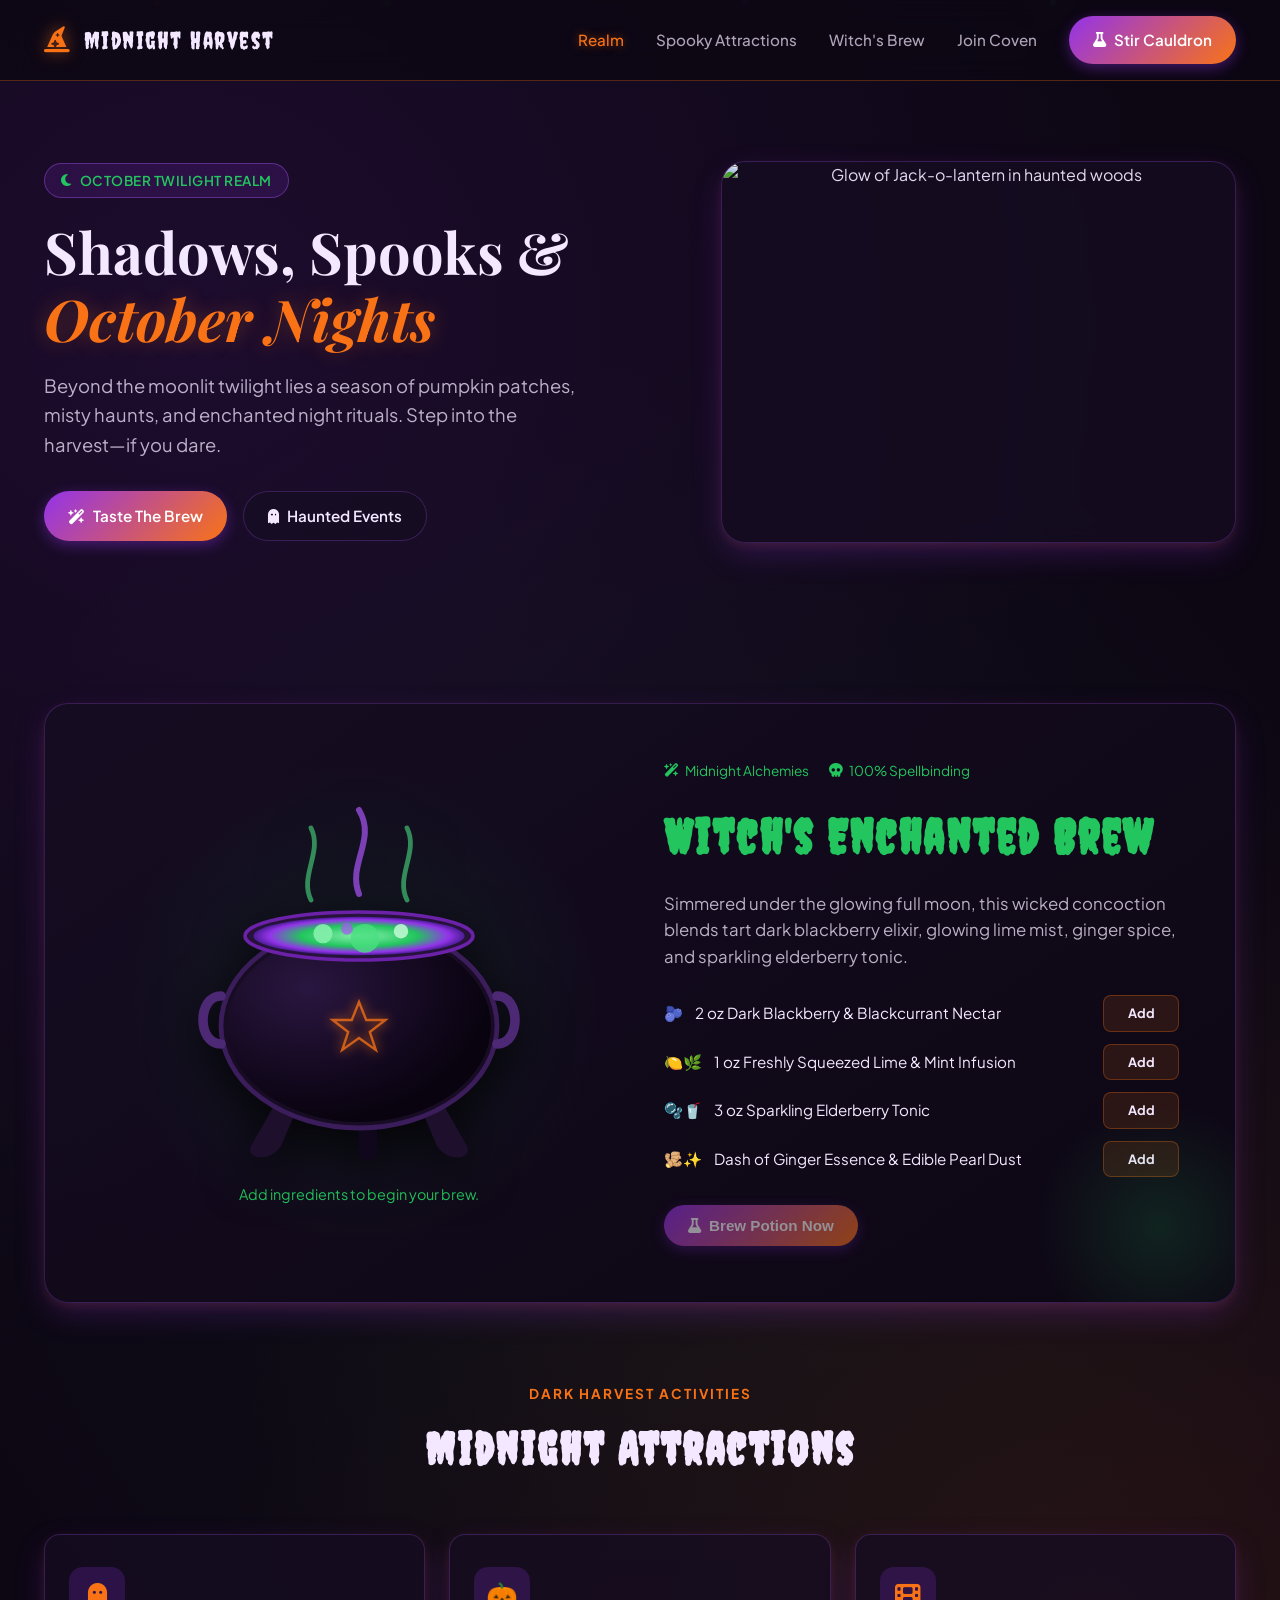
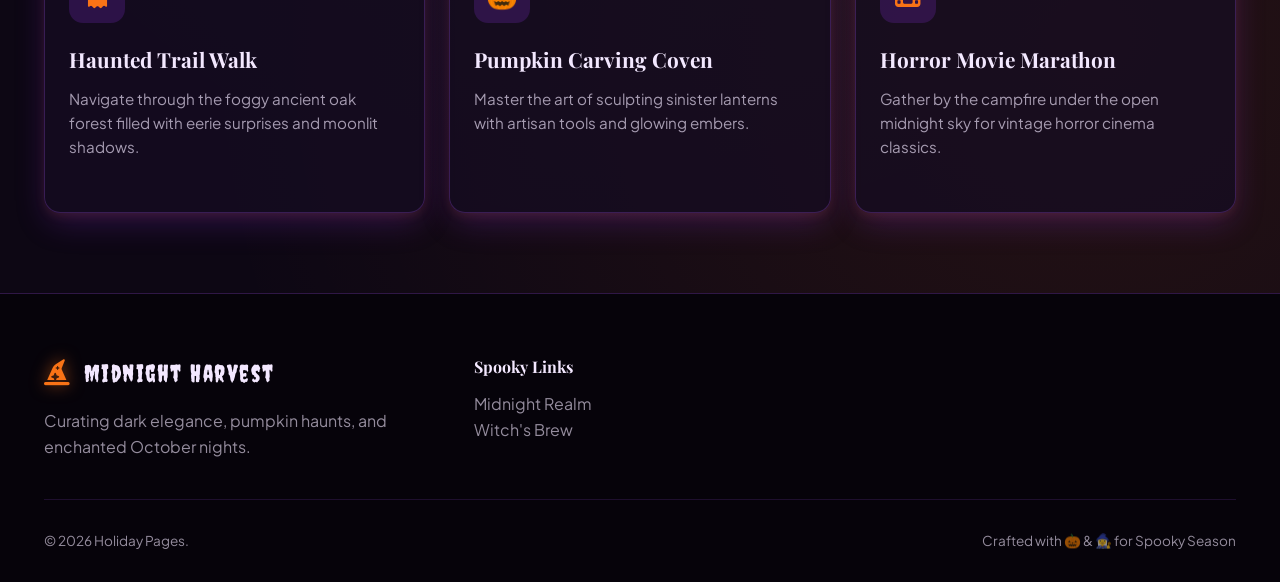
==== index.html @ 4d13453c "Add favicon and restructure index.html Added favicon and improved HTML structure." ====
<!DOCTYPE html>
<html lang="en">

<head>
    <meta charset="UTF-8">
    <meta name="viewport" content="width=device-width, initial-scale=1.0">
    <title>Midnight Harvest & Spooky Season</title>
    <link rel="icon" href="favicon.svg" type="image/svg+xml">
    <link rel="stylesheet" href="styles.css">
    <script src="nav.js" defer></script>
    <!-- Google Fonts: Creepster for eerie titles & Plus Jakarta Sans / Playfair for text -->
    <link rel="preconnect" href="https://fonts.googleapis.com">
    <link rel="preconnect" href="https://fonts.gstatic.com" crossorigin>
    <link href="https://fonts.googleapis.com/css2?family=Creepster&family=Playfair+Display:ital,wght@0,400..900;1,400..900&family=Plus+Jakarta+Sans:wght@300;400;500;600;700&display=swap" rel="stylesheet">
    <!-- FontAwesome icons for spooky UI items -->
    <link rel="stylesheet" href="https://cdnjs.cloudflare.com/ajax/libs/font-awesome/6.4.0/css/all.min.css">
</head>

<body>

    <div class="embers-container">
        <div class="floating-ember"></div>
        <div class="floating-ember"></div>
        <div class="floating-ember"></div>
        <div class="floating-ember"></div>
    </div>

    <!-- Navigation Header -->
    <header>
        <div class="container">
            <div class="nav-wrapper">
                <a href="#" class="logo">
                    <i class="fa-solid fa-hat-wizard"></i>
                    <span>Midnight Harvest</span>
                </a>
                <button class="nav-toggle" type="button" aria-expanded="false" aria-controls="primary-navigation" aria-label="Open navigation">
                    <i class="fa-solid fa-bars" aria-hidden="true"></i>
                </button>
                <div class="nav-menu" id="primary-navigation">
                    <ul class="nav-links">
                        <li><a href="#home" class="active">Realm</a></li>
                        <li><a href="#attractions">Spooky Attractions</a></li>
                        <li><a href="#brew">Witch's Brew</a></li>
                        <li><a href="pumpkin.html">Join Coven</a></li>
                    </ul>
                    <a href="#brew" class="btn-cta">
                        <i class="fa-solid fa-flask"></i> Stir Cauldron
                    </a>
                </div>
            </div>
        </div>
    </header>

    <main>
        <section class="hero-section" id="home">
            <div class="container">
                <div class="hero-grid">
                    <div class="hero-content">
                        <div class="seasonal-badge">
                            <i class="fa-solid fa-moon"></i> October Twilight Realm
                        </div>
                        <h1>Shadows, Spooks & <span>October Nights</span></h1>
                        <p>Beyond the moonlit twilight lies a season of pumpkin patches, misty haunts, and enchanted
                            night rituals. Step into the harvest—if you dare.</p>
                        <div class="hero-actions">
                            <a href="#brew" class="btn-cta">
                                <i class="fa-solid fa-wand-magic-sparkles"></i> Taste The Brew
                            </a>
                            <a href="#attractions" class="btn-secondary">
                                <i class="fa-solid fa-ghost"></i> Haunted Events
                            </a>
                        </div>
                    </div>

                    <div class="hero-spooky-card full-bleed-hero-card">
                        <img src="index-images/main-page.jpg"
                            alt="Glow of Jack-o-lantern in haunted woods">
                    </div>
                </div>
            </div>
        </section>

        <!-- Witch's Cauldron Recipe Section -->
        <section class="container" id="brew">
            <div class="story-section">
                <div class="story-grid">
                    <!-- DETAILED VECTOR WITCH'S CAULDRON WITH GLOWING BREW & ANIMATIONS -->
                    <div class="cauldron-container">
                        <div class="cauldron-svg-wrapper">
                            <svg viewBox="0 0 300 320" fill="none" xmlns="http://www.w3.org/2000/svg">
                                <!-- Steam & Mist layer -->
                                <g class="cauldron-steam">
                                    <path d="M110 90C100 70 120 50 110 30" stroke="#4ade80" stroke-width="4"
                                        stroke-linecap="round" opacity="0.6" />
                                    <path d="M150 85C140 60 165 40 150 15" stroke="#a855f7" stroke-width="5"
                                        stroke-linecap="round" opacity="0.7" />
                                    <path d="M190 90C180 70 200 50 190 30" stroke="#4ade80" stroke-width="4"
                                        stroke-linecap="round" opacity="0.6" />
                                </g>

                                <!-- Cauldron Feet/Stand -->
                                <path d="M80 260 L60 295 C55 305 75 310 85 295 L100 260 Z" fill="#1e102d" />
                                <path d="M220 260 L240 295 C245 305 225 310 215 295 L200 260 Z" fill="#1e102d" />
                                <path d="M150 270 L150 300 C150 310 165 310 165 300 L165 270 Z" fill="#11071c" />

                                <!-- Cauldron Body -->
                                <ellipse cx="150" cy="195" rx="115" ry="85" fill="#170c24" stroke="#3b1d5c"
                                    stroke-width="4" />
                                <ellipse cx="150" cy="195" rx="110" ry="80" fill="url(#cauldronShading)" />

                                <!-- Handles -->
                                <path d="M35 170 C15 170 15 210 35 210" stroke="#4c2875" stroke-width="8"
                                    stroke-linecap="round" fill="none" />
                                <path d="M265 170 C285 170 285 210 265 210" stroke="#4c2875" stroke-width="8"
                                    stroke-linecap="round" fill="none" />

                                <!-- Rim -->
                                <ellipse cx="150" cy="120" rx="95" ry="20" fill="#26123b" stroke="#6b21a8"
                                    stroke-width="3" />

                                <!-- Glowing Potion Liquid Surface -->
                                <g class="cauldron-glow">
                                    <ellipse cx="150" cy="120" rx="88" ry="16" fill="url(#potionGlow)" />
                                </g>

                                <!-- Bubbles popping in the potion -->
                                <circle class="cauldron-bubble" cx="120" cy="118" r="8" fill="#86efac" opacity="0.9" />
                                <circle class="cauldron-bubble-2" cx="155" cy="122" r="12" fill="#4ade80"
                                    opacity="0.8" />
                                <circle class="cauldron-bubble-3" cx="185" cy="116" r="6" fill="#bbf7d0"
                                    opacity="0.9" />
                                <circle class="cauldron-bubble" cx="140" cy="114" r="5" fill="#a855f7" opacity="0.7" />

                                <!-- Magic Emblem on Cauldron Front -->
                                <path
                                    d="M150 175 L156 190 L172 190 L159 200 L164 215 L150 205 L136 215 L141 200 L128 190 L144 190 Z"
                                    fill="none" stroke="#f97316" stroke-width="2" opacity="0.8"
                                    filter="drop-shadow(0 0 5px #f97316)" />

                                <!-- Gradients Definition -->
                                <defs>
                                    <radialGradient id="cauldronShading" cx="30%" cy="30%" r="70%">
                                        <stop offset="0%" stop-color="#2a1640" />
                                        <stop offset="70%" stop-color="#12081d" />
                                        <stop offset="100%" stop-color="#09030f" />
                                    </radialGradient>
                                    <radialGradient id="potionGlow" cx="50%" cy="50%" r="50%">
                                        <stop offset="0%" stop-color="#86efac" />
                                        <stop offset="55%" stop-color="#22c55e" />
                                        <stop offset="85%" stop-color="#9333ea" />
                                        <stop offset="100%" stop-color="#4c1d95" />
                                    </radialGradient>
                                </defs>
                            </svg>
                        </div>
                        <div class="cauldron-recipe-state">
                            <p class="cauldron-status" id="cauldronStatus" role="status" aria-live="polite">Add ingredients to begin your brew.</p>
                            <ul class="cauldron-contents" id="cauldronContents" aria-label="Ingredients in the cauldron"></ul>
                        </div>
                    </div>

                    <!-- Recipe Content -->
                    <div class="story-content">
                        <div class="recipe-meta">
                            <span><i class="fa-solid fa-wand-magic-sparkles"></i> Midnight Alchemies</span>
                            <span><i class="fa-solid fa-skull"></i> 100% Spellbinding</span>
                        </div>
                        <h2 class="spooky-font" style="color: var(--accent-green); font-size: 3rem;">Witch's Enchanted
                            Brew</h2>
                        <p>Simmered under the glowing full moon, this wicked concoction blends tart dark blackberry
                            elixir, glowing lime mist, ginger spice, and sparkling elderberry tonic.</p>

                        <ul class="ingredient-list brew-ingredient-list">
                            <li>
                                <span class="ingredient-name"><span aria-hidden="true">🫐</span> 2 oz Dark Blackberry & Blackcurrant Nectar</span>
                                <button class="ingredient-add" type="button" data-ingredient="Dark Blackberry & Blackcurrant Nectar">Add</button>
                            </li>
                            <li>
                                <span class="ingredient-name"><span aria-hidden="true">🍋🌿</span> 1 oz Freshly Squeezed Lime & Mint Infusion</span>
                                <button class="ingredient-add" type="button" data-ingredient="Freshly Squeezed Lime & Mint Infusion">Add</button>
                            </li>
                            <li>
                                <span class="ingredient-name"><span aria-hidden="true">🫧🥤</span> 3 oz Sparkling Elderberry Tonic</span>
                                <button class="ingredient-add" type="button" data-ingredient="Sparkling Elderberry Tonic">Add</button>
                            </li>
                            <li>
                                <span class="ingredient-name"><span aria-hidden="true">🫚✨</span> Dash of Ginger Essence & Edible Pearl Dust</span>
                                <button class="ingredient-add" type="button" data-ingredient="Ginger Essence & Edible Pearl Dust">Add</button>
                            </li>
                        </ul>

                        <button class="btn-cta" id="brewButton" type="button" onclick="castSpell()" disabled>
                            <i class="fa-solid fa-flask"></i> Brew Potion Now
                        </button>
                    </div>
                </div>
            </div>
        </section>

        <!-- Attractions Section -->
        <section class="container" id="attractions">
            <div class="section-header">
                <span class="sub-title">Dark Harvest Activities</span>
                <h2 class="spooky-font">Midnight Attractions</h2>
            </div>

            <div class="highlights-grid">
                <a class="feature-card" href="haunted.html">
                    <div class="feature-icon-wrapper">
                        <i class="fa-solid fa-ghost"></i>
                    </div>
                    <h3>Haunted Trail Walk</h3>
                    <p>Navigate through the foggy ancient oak forest filled with eerie surprises and moonlit shadows.
                    </p>
                </a>

                <a class="feature-card" href="pumpkin.html">
                    <div class="feature-icon-wrapper">
                        <span aria-hidden="true">🎃</span>
                    </div>
                    <h3>Pumpkin Carving Coven</h3>
                    <p>Master the art of sculpting sinister lanterns with artisan tools and glowing embers.</p>
                </a>

                <a class="feature-card" href="movies.html">
                    <div class="feature-icon-wrapper">
                        <i class="fa-solid fa-film"></i>
                    </div>
                    <h3>Horror Movie Marathon</h3>
                    <p>Gather by the campfire under the open midnight sky for vintage horror cinema classics.</p>
                </a>
            </div>
        </section>
    </main>

    <!-- Footer -->
    <footer>
        <div class="container">
            <div class="footer-grid">
                <div class="footer-brand">
                    <a href="#" class="logo">
                        <i class="fa-solid fa-hat-wizard"></i>
                        <span>Midnight Harvest</span>
                    </a>
                    <p>Curating dark elegance, pumpkin haunts, and enchanted October nights.</p>
                </div>
                <div>
                    <h4 style="color: var(--text-ghost); margin-bottom: 12px;">Spooky Links</h4>
                    <p><a href="#home" style="color: rgba(243,232,255,0.6); text-decoration: none;">Midnight Realm</a>
                    </p>
                    <p><a href="#brew" style="color: rgba(243,232,255,0.6); text-decoration: none;">Witch's Brew</a></p>
                </div>
            </div>
            <div class="footer-bottom">
                <p>&copy; 2026 Holiday Pages.</p>
                <p>Crafted with 🎃 & 🧙‍♀️ for Spooky Season</p>
            </div>
        </div>
    </footer>

    <!-- Toast Popup for Potion Spell -->
    <div class="spooky-toast" id="spookyToast" role="status" aria-live="polite">
        🧪 <i id="spookyToastMessage">Thick, heavy pockets of air pushed through the syrupy liquid, breaking with a sluggish snap.</i>
    </div>

    <script>
        const ingredientButtons = document.querySelectorAll('.ingredient-add');
        const cauldronContents = document.getElementById('cauldronContents');
        const cauldronStatus = document.getElementById('cauldronStatus');
        const brewButton = document.getElementById('brewButton');
        const addedIngredients = new Set();
        let isBrewing = false;

        function resetIngredients() {
            addedIngredients.clear();
            cauldronContents.replaceChildren();
            ingredientButtons.forEach((button) => {
                button.disabled = false;
                button.textContent = 'Add';
            });
            brewButton.disabled = true;
            cauldronStatus.textContent = 'Potion finished. Add ingredients to brew again.';
            isBrewing = false;
        }

        ingredientButtons.forEach((button) => {
            button.addEventListener('click', () => {
                const ingredient = button.dataset.ingredient;
                if (addedIngredients.has(ingredient)) return;

                addedIngredients.add(ingredient);
                const listItem = document.createElement('li');
                listItem.textContent = ingredient;
                cauldronContents.append(listItem);

                button.disabled = true;
                button.textContent = 'Added';
                cauldronStatus.textContent = addedIngredients.size === ingredientButtons.length
                    ? 'All ingredients added. Your brew is ready.'
                    : `${addedIngredients.size} of ${ingredientButtons.length} ingredients added.`;
                brewButton.disabled = addedIngredients.size !== ingredientButtons.length;
            });
        });

        function castSpell() {
            if (isBrewing || addedIngredients.size !== ingredientButtons.length) return;

            isBrewing = true;
            brewButton.disabled = true;
            const toast = document.getElementById('spookyToast');
            const toastMessage = document.getElementById('spookyToastMessage');
            toast.style.display = 'block';
            toastMessage.textContent = 'Thick, heavy pockets of air pushed through the syrupy liquid, breaking with a sluggish snap.';
            cauldronStatus.textContent = 'Your potion is bubbling away.';

            // Visual feedback on cauldron SVG bubbles
            const bubbles = document.querySelectorAll('.cauldron-bubble, .cauldron-bubble-2, .cauldron-bubble-3');
            bubbles.forEach(b => {
                b.style.fill = "#f97316";
            });

            setTimeout(() => {
                toast.style.display = 'none';
                bubbles.forEach(b => {
                    b.style.fill = "#86efac";
                });

                setTimeout(() => {
                    toastMessage.textContent = 'Your potion is ready to serve!';
                    toast.style.display = 'block';
                    cauldronStatus.textContent = 'Your potion is ready to serve.';

                    setTimeout(() => {
                        toast.style.display = 'none';
                        resetIngredients();
                    }, 3000);
                }, 1500);
            }, 4000);
        }
    </script>
</body>
</html>
---- styles.css ----
:root {
    --bg-obsidian: #0d0714;
    --bg-card: rgba(22, 13, 34, 0.75);
    --bg-card-border: rgba(168, 85, 247, 0.25);
    --primary-pumpkin: #f97316;
    --primary-purple: #9333ea;
    --accent-green: #22c55e;
    --glow-green: #4ade80;
    --text-ghost: #f3e8ff;
    --text-subtle: #a855f7;
    --text-muted: #94a3b8;
    --border-spooky: rgba(249, 115, 22, 0.3);
    --shadow-witchy: 0 12px 32px -4px rgba(147, 51, 234, 0.25), 0 4px 12px -2px rgba(249, 115, 22, 0.15);
    --shadow-glow: 0 0 25px rgba(34, 197, 94, 0.35);
    --radius-lg: 24px;
    --radius-md: 16px;
    --radius-sm: 8px;
    --transition-smooth: all 0.35s cubic-bezier(0.16, 1, 0.3, 1);
}

* {
    margin: 0;
    padding: 0;
    box-sizing: border-box;
}

html {
    scroll-behavior: smooth;
}

body {
    font-family: 'Plus Jakarta Sans', sans-serif;
    background-color: var(--bg-obsidian);
    color: var(--text-ghost);
    line-height: 1.6;
    overflow-x: hidden;
    position: relative;
    background-image:
        radial-gradient(circle at 15% 15%, rgba(147, 51, 234, 0.12) 0%, transparent 45%),
        radial-gradient(circle at 85% 75%, rgba(249, 115, 22, 0.1) 0%, transparent 45%),
        radial-gradient(circle at 50% 50%, rgba(34, 197, 94, 0.05) 0%, transparent 60%);
}

/* Typography */
h1,
h2,
h3,
h4 {
    font-family: 'Playfair Display', Georgia, serif;
    color: var(--text-ghost);
    font-weight: 700;
}

.spooky-font {
    font-family: 'Creepster', cursive;
    letter-spacing: 2px;
}

/* Floating Ember & Sparkle Effect */
.embers-container {
    position: fixed;
    top: 0;
    left: 0;
    width: 100%;
    height: 100%;
    pointer-events: none;
    z-index: 10;
    overflow: hidden;
}

.floating-ember {
    position: absolute;
    width: 6px;
    height: 6px;
    background-color: var(--accent-green);
    border-radius: 50%;
    box-shadow: 0 0 8px var(--glow-green);
    opacity: 0.4;
    animation: riseEmbers 10s linear infinite;
}

.floating-ember:nth-child(1) {
    left: 12%;
    animation-delay: 0s;
    animation-duration: 9s;
    background-color: var(--primary-pumpkin);
}

.floating-ember:nth-child(2) {
    left: 30%;
    animation-delay: 2s;
    animation-duration: 12s;
    background-color: var(--accent-green);
}

.floating-ember:nth-child(3) {
    left: 58%;
    animation-delay: 1s;
    animation-duration: 8s;
    background-color: var(--primary-purple);
}

.floating-ember:nth-child(4) {
    left: 82%;
    animation-delay: 4s;
    animation-duration: 11s;
    background-color: var(--glow-green);
}

@keyframes riseEmbers {
    0% {
        transform: translateY(105vh) scale(0.6);
        opacity: 0;
    }

    20% {
        opacity: 0.8;
    }

    80% {
        opacity: 0.8;
    }

    100% {
        transform: translateY(-10vh) scale(1.4);
        opacity: 0;
    }
}

/* Layout Container */
.container {
    max-width: 1240px;
    margin: 0 auto;
    padding: 0 24px;
}

/* Header / Navbar */
header {
    position: sticky;
    top: 0;
    z-index: 100;
    background: rgba(13, 7, 20, 0.88);
    backdrop-filter: blur(14px);
    -webkit-backdrop-filter: blur(14px);
    border-bottom: 1px solid var(--border-spooky);
    transition: var(--transition-smooth);
}

header.nav-hidden {
    transform: translateY(-100%);
}

header.nav-hidden:focus-within {
    transform: translateY(0);
}

.nav-wrapper {
    display: flex;
    align-items: center;
    justify-content: space-between;
    height: 80px;
}

.nav-menu {
    display: flex;
    align-items: center;
    gap: 32px;
}

.nav-toggle {
    display: none;
    align-items: center;
    justify-content: center;
    width: 44px;
    height: 44px;
    color: var(--text-ghost);
    background: rgba(22, 13, 34, 0.8);
    border: 1px solid var(--bg-card-border);
    border-radius: var(--radius-sm);
    font-size: 1.2rem;
    cursor: pointer;
}

.logo {
    display: flex;
    align-items: center;
    gap: 12px;
    text-decoration: none;
    color: var(--text-ghost);
    font-size: 1.5rem;
    font-family: 'Creepster', cursive;
    letter-spacing: 1.5px;
}

.logo i {
    color: var(--primary-pumpkin);
    font-size: 1.6rem;
    filter: drop-shadow(0 0 8px rgba(249, 115, 22, 0.6));
}

.nav-links {
    display: flex;
    gap: 32px;
    list-style: none;
}

.nav-links a {
    text-decoration: none;
    color: rgba(243, 232, 255, 0.7);
    font-weight: 500;
    font-size: 0.95rem;
    transition: var(--transition-smooth);
    position: relative;
}

.nav-links a:hover,
.nav-links a.active {
    color: var(--primary-pumpkin);
    text-shadow: 0 0 10px rgba(249, 115, 22, 0.5);
}

.nav-toggle:focus-visible,
.nav-links a:focus-visible,
.nav-menu .btn-cta:focus-visible {
    outline: 2px solid var(--accent-green);
    outline-offset: 4px;
}

.btn-cta {
    background: linear-gradient(135deg, var(--primary-purple) 0%, var(--primary-pumpkin) 100%);
    color: #ffffff;
    padding: 12px 24px;
    border-radius: 50px;
    text-decoration: none;
    font-weight: 600;
    font-size: 0.95rem;
    box-shadow: 0 4px 14px rgba(147, 51, 234, 0.4);
    transition: var(--transition-smooth);
    display: inline-flex;
    align-items: center;
    gap: 8px;
    border: none;
    cursor: pointer;
}

.btn-cta:hover {
    transform: translateY(-2px);
    box-shadow: 0 6px 20px rgba(249, 115, 22, 0.5);
    background: linear-gradient(135deg, #a855f7 0%, #ea580c 100%);
}

.btn-secondary {
    background-color: rgba(22, 13, 34, 0.8);
    color: var(--text-ghost);
    border: 1px solid var(--bg-card-border);
    padding: 12px 24px;
    border-radius: 50px;
    text-decoration: none;
    font-weight: 600;
    font-size: 0.95rem;
    transition: var(--transition-smooth);
    display: inline-flex;
    align-items: center;
    gap: 8px;
}

.btn-secondary:hover {
    background-color: rgba(147, 51, 234, 0.2);
    color: var(--accent-green);
    border-color: var(--accent-green);
    transform: translateY(-2px);
    box-shadow: var(--shadow-glow);
}

/* Hero Section */
.hero-section {
    padding: 80px 0;
    position: relative;
}

.hero-grid {
    display: grid;
    grid-template-columns: 1.1fr 0.9fr;
    gap: 48px;
    align-items: center;
}

.seasonal-badge {
    display: inline-flex;
    align-items: center;
    gap: 8px;
    background: rgba(147, 51, 234, 0.15);
    border: 1px solid rgba(168, 85, 247, 0.4);
    color: var(--accent-green);
    padding: 6px 16px;
    border-radius: 30px;
    font-size: 0.85rem;
    font-weight: 600;
    margin-bottom: 20px;
    letter-spacing: 0.5px;
    text-transform: uppercase;
}

.hero-content h1 {
    font-size: 3.6rem;
    line-height: 1.15;
    margin-bottom: 20px;
}

.hero-content h1 span {
    color: var(--primary-pumpkin);
    font-style: italic;
    text-shadow: 0 0 20px rgba(249, 115, 22, 0.3);
}

.hero-content p {
    font-size: 1.15rem;
    color: rgba(243, 232, 255, 0.75);
    margin-bottom: 32px;
    max-width: 540px;
}

.hero-actions {
    display: flex;
    gap: 16px;
    flex-wrap: wrap;
}

/* Spooky Hero Illustration */
.hero-spooky-card {
    background: var(--bg-card);
    backdrop-filter: blur(10px);
    border: 1px solid var(--bg-card-border);
    border-radius: var(--radius-lg);
    padding: 32px;
    box-shadow: var(--shadow-witchy);
    text-align: center;
    position: relative;
}

.hero-spooky-card img {
    width: 100%;
    height: 380px;
    object-fit: cover;
    border-radius: var(--radius-md);
    filter: brightness(0.9) contrast(1.1);
}

.full-bleed-hero-card {
    padding: 0;
    overflow: hidden;
}

.full-bleed-hero-card img {
    display: block;
    border-radius: 0;
}

.movie-visual-placeholder {
    min-height: 446px;
    display: flex;
    flex-direction: column;
    align-items: center;
    justify-content: center;
    gap: 12px;
    color: var(--text-ghost);
    background: radial-gradient(circle at 50% 35%, rgba(147, 51, 234, 0.2), transparent 55%), rgba(22, 13, 34, 0.8);
    border-style: dashed;
}

.movie-visual-placeholder > i {
    color: var(--primary-pumpkin);
    font-size: 3rem;
}

.movie-visual-placeholder p {
    font-family: 'Playfair Display', Georgia, serif;
    font-size: 1.25rem;
    font-weight: 700;
}

.movie-visual-placeholder span,
.movie-imdb-link {
    color: var(--accent-green);
    font-size: 0.9rem;
    font-weight: 600;
}

.movie-imdb-link {
    margin-top: auto;
}

.movie-card:hover .movie-imdb-link {
    color: var(--primary-pumpkin);
}

.movie-card:focus-visible {
    outline: 2px solid var(--accent-green);
    outline-offset: 4px;
}

/* Witches' Brew Cauldron Section */
.story-section {
    background: linear-gradient(145deg, rgba(22, 13, 34, 0.95) 0%, rgba(13, 7, 20, 0.98) 100%);
    border-radius: var(--radius-lg);
    border: 1px solid var(--bg-card-border);
    padding: 56px;
    margin: 80px 0;
    box-shadow: var(--shadow-witchy);
    position: relative;
    overflow: hidden;
}

.story-section::after {
    content: '';
    position: absolute;
    bottom: -50px;
    right: -50px;
    width: 250px;
    height: 250px;
    background: radial-gradient(circle, rgba(34, 197, 94, 0.15) 0%, transparent 70%);
    pointer-events: none;
}

.story-grid {
    display: grid;
    grid-template-columns: 1fr 1fr;
    gap: 48px;
    align-items: center;
}

/* Cauldron Visual Wrapper */
.cauldron-container {
    position: relative;
    display: flex;
    flex-direction: column;
    justify-content: center;
    align-items: center;
    background: radial-gradient(circle, rgba(34, 197, 94, 0.1) 0%, transparent 70%);
    padding: 20px;
    border-radius: var(--radius-lg);
}

.cauldron-svg-wrapper {
    width: 100%;
    max-width: 360px;
    position: relative;
    filter: drop-shadow(0 15px 25px rgba(0, 0, 0, 0.8));
}

.cauldron-recipe-state {
    width: 100%;
    max-width: 360px;
    text-align: center;
}

.cauldron-status {
    min-height: 1.6em;
    margin: 0 0 8px;
    color: var(--accent-green);
    font-size: 0.9rem;
}

.cauldron-contents {
    display: flex;
    flex-wrap: wrap;
    justify-content: center;
    gap: 6px;
    list-style: none;
}

.cauldron-contents li {
    padding: 4px 8px;
    border: 1px solid var(--border-spooky);
    border-radius: var(--radius-sm);
    color: var(--text-ghost);
    background: rgba(13, 7, 20, 0.75);
    font-size: 0.75rem;
}

/* Cauldron Animations */
.cauldron-steam {
    animation: steamFloat 3.5s ease-in-out infinite alternate;
    transform-origin: center bottom;
}

.cauldron-bubble {
    animation: bubblePop 2.2s ease-in-out infinite;
    transform-origin: center;
}

.cauldron-bubble-2 {
    animation: bubblePop 2.8s ease-in-out infinite 0.7s;
    transform-origin: center;
}

.cauldron-bubble-3 {
    animation: bubblePop 1.9s ease-in-out infinite 1.2s;
    transform-origin: center;
}

.cauldron-glow {
    animation: liquidGlow 2.5s ease-in-out infinite alternate;
}

@keyframes steamFloat {
    0% {
        transform: translateY(0) scaleX(0.95);
        opacity: 0.5;
    }

    50% {
        transform: translateY(-8px) scaleX(1.05);
        opacity: 0.85;
    }

    100% {
        transform: translateY(-16px) scaleX(0.9);
        opacity: 0.4;
    }
}

@keyframes bubblePop {
    0% {
        transform: scale(0.6) translateY(0);
        opacity: 0.2;
    }

    50% {
        transform: scale(1.2) translateY(-6px);
        opacity: 1;
    }

    100% {
        transform: scale(0.3) translateY(-14px);
        opacity: 0;
    }
}

@keyframes liquidGlow {
    0% {
        filter: drop-shadow(0 0 12px rgba(34, 197, 94, 0.6));
    }

    100% {
        filter: drop-shadow(0 0 28px rgba(74, 222, 128, 0.95));
    }
}

.recipe-meta {
    display: flex;
    gap: 20px;
    margin-bottom: 16px;
    font-size: 0.85rem;
    color: var(--accent-green);
}

.recipe-meta span {
    display: flex;
    align-items: center;
    gap: 6px;
}

.story-content h2 {
    font-size: 2.5rem;
    margin-bottom: 16px;
    color: var(--text-ghost);
}

.story-content p {
    color: rgba(243, 232, 255, 0.75);
    margin-bottom: 24px;
    font-size: 1.05rem;
}

.ingredient-list {
    list-style: none;
    margin-bottom: 28px;
}

.ingredient-list li {
    display: flex;
    align-items: center;
    gap: 12px;
    margin-bottom: 12px;
    font-size: 0.95rem;
    color: var(--text-ghost);
}

.ingredient-list li i {
    color: var(--primary-pumpkin);
    font-size: 1.1rem;
}

.brew-ingredient-list li {
    justify-content: space-between;
    gap: 16px;
}

.ingredient-name {
    display: flex;
    align-items: center;
    gap: 12px;
}

.ingredient-add {
    flex: 0 0 auto;
    min-width: 76px;
    padding: 7px 12px;
    border: 1px solid var(--border-spooky);
    border-radius: var(--radius-sm);
    background: rgba(249, 115, 22, 0.12);
    color: var(--text-ghost);
    font: inherit;
    font-size: 0.8rem;
    font-weight: 700;
    cursor: pointer;
    transition: var(--transition-smooth);
}

.ingredient-add:hover:not(:disabled) {
    border-color: var(--primary-pumpkin);
    background: rgba(249, 115, 22, 0.24);
}

.ingredient-add:disabled {
    color: var(--accent-green);
    cursor: default;
}

.ingredient-add:focus-visible,
.btn-cta:focus-visible {
    outline: 2px solid var(--accent-green);
    outline-offset: 3px;
}

.btn-cta:disabled {
    opacity: 0.55;
    cursor: not-allowed;
    transform: none;
}

/* Feature Cards Section */
.section-header {
    text-align: center;
    max-width: 640px;
    margin: 0 auto 50px;
}

.section-header .sub-title {
    color: var(--primary-pumpkin);
    font-weight: 700;
    text-transform: uppercase;
    font-size: 0.85rem;
    letter-spacing: 2px;
    margin-bottom: 8px;
    display: block;
}

.section-header h2 {
    font-size: 2.8rem;
    margin-bottom: 12px;
}

.highlights-grid {
    display: grid;
    grid-template-columns: repeat(auto-fit, minmax(260px, 1fr));
    gap: 24px;
    margin-bottom: 80px;
}

.feature-card {
    background: var(--bg-card);
    border: 1px solid var(--bg-card-border);
    border-radius: var(--radius-md);
    padding: 32px 24px;
    box-shadow: var(--shadow-witchy);
    transition: var(--transition-smooth);
    display: flex;
    flex-direction: column;
    position: relative;
}

a.feature-card {
    color: inherit;
    text-decoration: none;
}

.feature-card:hover {
    transform: translateY(-6px);
    border-color: var(--primary-pumpkin);
    box-shadow: 0 12px 30px rgba(249, 115, 22, 0.25);
}

.feature-icon-wrapper {
    width: 56px;
    height: 56px;
    border-radius: 14px;
    background: rgba(147, 51, 234, 0.2);
    color: var(--primary-pumpkin);
    display: flex;
    align-items: center;
    justify-content: center;
    font-size: 1.6rem;
    margin-bottom: 20px;
}

.feature-card h3 {
    font-size: 1.3rem;
    margin-bottom: 10px;
}

.feature-card p {
    color: rgba(243, 232, 255, 0.65);
    font-size: 0.95rem;
    margin-bottom: 20px;
    flex-grow: 1;
}

/* Pumpkin carving minigame */
.carving-game-layout {
    display: grid;
    grid-template-columns: minmax(0, 1.2fr) minmax(240px, 0.8fr);
    align-items: center;
    gap: 40px;
    margin: 0 0 80px;
}

.carving-stage {
    display: grid;
    place-items: center;
    min-height: 340px;
    overflow: hidden;
    border: 1px solid var(--border-spooky);
    border-radius: var(--radius-md);
    background: radial-gradient(ellipse at 50% 80%, rgba(249, 115, 22, 0.16), transparent 65%), rgba(8, 5, 12, 0.5);
}

.carving-pumpkin {
    display: block;
    width: min(100%, 440px);
    height: auto;
    aspect-ratio: 11 / 10.5;
    overflow: visible;
}

.pumpkin-stem {
    fill: #58753b;
    stroke: #354a28;
    stroke-width: 5;
    stroke-linejoin: round;
}

.pumpkin-body {
    fill: url(#pumpkinSkin);
    stroke: #a94b16;
    stroke-width: 5;
}

.pumpkin-lobe {
    fill: rgba(255, 184, 79, 0.24);
    stroke: rgba(117, 43, 14, 0.5);
    stroke-width: 3;
}

.pumpkin-groove {
    fill: none;
    stroke: rgba(117, 43, 14, 0.55);
    stroke-width: 5;
    stroke-linecap: round;
}

.carving-surface {
    fill: transparent;
    pointer-events: all;
    cursor: not-allowed;
    touch-action: none;
    user-select: none;
}

.carving-stage.is-knife-held .carving-surface {
    cursor: crosshair;
}

.carving-cut {
    fill: none;
    stroke: #fff0a6;
    stroke-width: 8;
    stroke-linecap: round;
    stroke-linejoin: round;
    filter: url(#cutGlow);
    pointer-events: none;
}

.carving-controls h3 {
    margin-bottom: 16px;
    font-size: 1.5rem;
}

.carving-instructions {
    color: rgba(243, 232, 255, 0.72);
}

.carving-knife {
    margin-top: 16px;
}

.carving-knife.is-held {
    border-color: var(--primary-pumpkin);
    background: rgba(249, 115, 22, 0.2);
    color: #ffe0a0;
}

.carving-tool-status {
    min-height: 1.6em;
    margin-top: 10px;
    color: var(--accent-green);
}

.carving-progress {
    min-height: 1.6em;
    margin: 20px 0 16px;
    color: var(--accent-green);
}

.carving-actions {
    display: flex;
    flex-wrap: wrap;
    gap: 10px;
}

.carving-action {
    cursor: pointer;
}

.carving-action:disabled {
    opacity: 0.48;
    cursor: not-allowed;
}

.carving-action:focus-visible {
    outline: 2px solid var(--accent-green);
    outline-offset: 3px;
}

/* Footer */
footer {
    background-color: #06030a;
    color: rgba(243, 232, 255, 0.6);
    padding: 60px 0 30px;
    border-top: 1px solid var(--bg-card-border);
}

.footer-grid {
    display: grid;
    grid-template-columns: 2fr 1fr 1fr 1.5fr;
    gap: 40px;
    margin-bottom: 40px;
}

.footer-brand .logo {
    margin-bottom: 16px;
}

.footer-bottom {
    padding-top: 30px;
    border-top: 1px solid rgba(168, 85, 247, 0.15);
    display: flex;
    align-items: center;
    justify-content: space-between;
    font-size: 0.85rem;
}

/* Toast Popup */
.spooky-toast {
    position: fixed;
    bottom: 30px;
    right: 30px;
    background: rgba(22, 13, 34, 0.95);
    border: 1px solid var(--accent-green);
    color: var(--glow-green);
    padding: 16px 24px;
    border-radius: var(--radius-md);
    box-shadow: var(--shadow-glow);
    display: none;
    z-index: 1000;
    backdrop-filter: blur(10px);
    font-weight: 600;
}

/* Responsive Breakpoints */
@media (max-width: 992px) {

    .hero-grid,
    .story-grid,
    .carving-game-layout {
        grid-template-columns: 1fr;
        gap: 40px;
    }

    .hero-content {
        text-align: center;
    }

    .hero-actions {
        justify-content: center;
    }

    .footer-grid {
        grid-template-columns: 1fr 1fr;
    }
}

@media (max-width: 1100px) {
    .nav-wrapper {
        height: auto;
        min-height: 72px;
        flex-wrap: wrap;
        padding: 12px 0;
    }

    .nav-toggle {
        display: inline-flex;
        margin-left: auto;
    }

    .nav-menu {
        display: none;
        flex: 0 0 100%;
        flex-direction: column;
        align-items: stretch;
        gap: 12px;
        padding: 8px 0 12px;
    }

    .nav-menu.is-open {
        display: flex;
    }

    .nav-links {
        flex-direction: column;
        gap: 0;
    }

    .nav-links li + li {
        border-top: 1px solid rgba(168, 85, 247, 0.15);
    }

    .nav-links a {
        display: block;
        padding: 12px 4px;
    }

    .nav-menu > .btn-cta {
        align-self: flex-start;
    }
}

@media (max-width: 520px) {
    .carving-stage {
        min-height: 260px;
    }

    .logo {
        gap: 8px;
        font-size: 1.25rem;
    }

    .logo i {
        font-size: 1.4rem;
    }
}

@media (prefers-reduced-motion: reduce) {
    header {
        transition: none;
    }
}
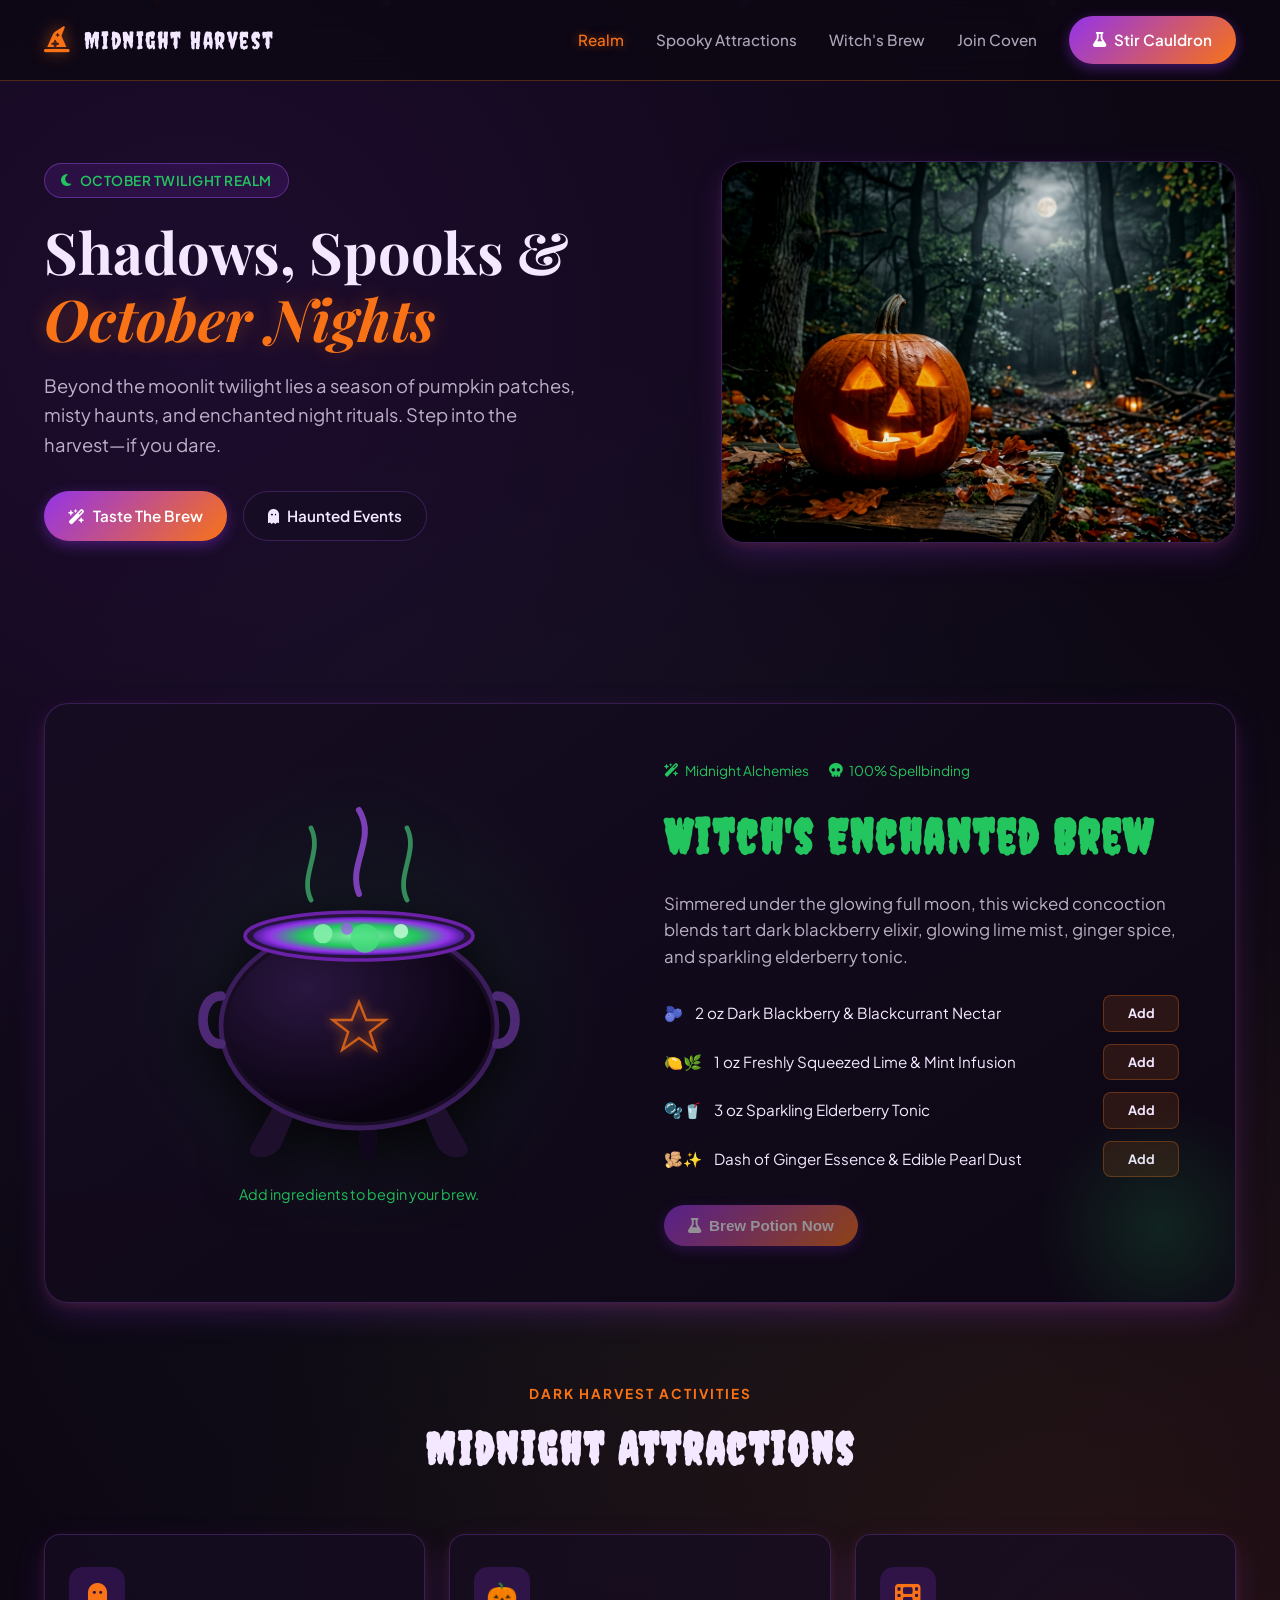
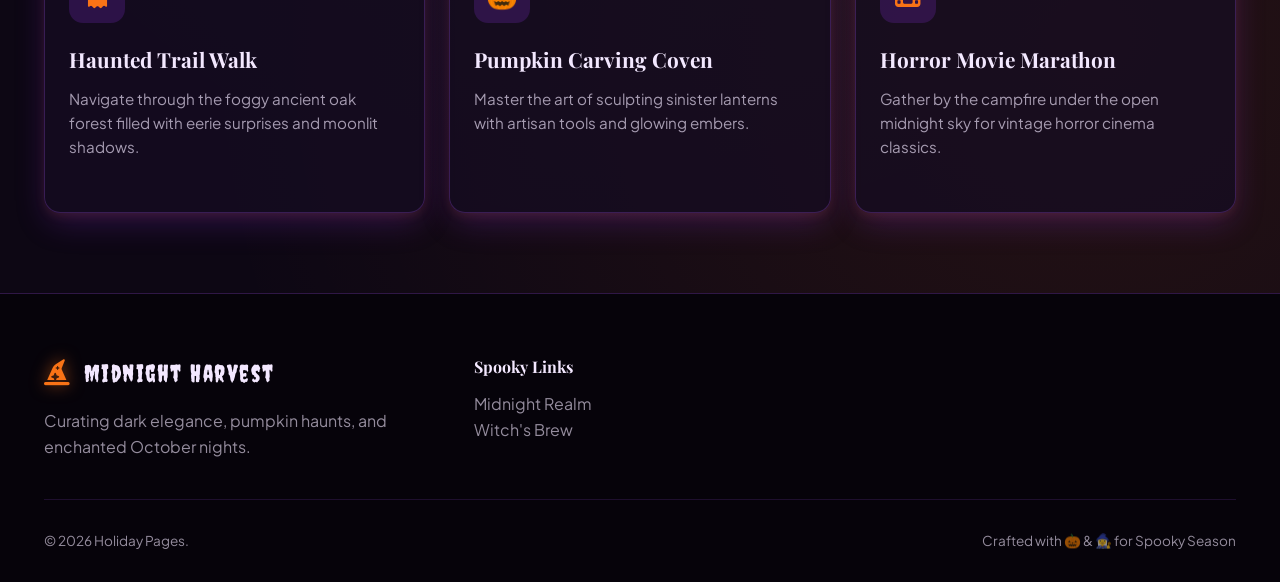
==== commit 06fd37c6: "Add files via upload" ====
--- a/index.html
+++ b/index.html
@@ -189,9 +189,14 @@
                             </li>
                         </ul>
 
-                        <button class="btn-cta" id="brewButton" type="button" onclick="castSpell()" disabled>
-                            <i class="fa-solid fa-flask"></i> Brew Potion Now
-                        </button>
+                        <div class="brew-actions">
+                            <button class="btn-cta" id="brewButton" type="button" onclick="castSpell()" disabled>
+                                <i class="fa-solid fa-flask"></i> Brew Potion Now
+                            </button>
+                            <button class="btn-cta" id="drinkButton" type="button" onclick="drinkPotion()" hidden>
+                                <i class="fa-solid fa-glass-water"></i> Drink Potion
+                            </button>
+                        </div>
                     </div>
                 </div>
             </div>
@@ -268,10 +273,160 @@
         const cauldronContents = document.getElementById('cauldronContents');
         const cauldronStatus = document.getElementById('cauldronStatus');
         const brewButton = document.getElementById('brewButton');
+        const drinkButton = document.getElementById('drinkButton');
         const addedIngredients = new Set();
         let isBrewing = false;
-
-        function resetIngredients() {
+        let potionEffectTimeout;
+        let potionAnimationFrame;
+        let potionFloaters = [];
+
+        function stopPotionChaos() {
+            cancelAnimationFrame(potionAnimationFrame);
+            potionFloaters.forEach(({ element }) => {
+                element.classList.remove('potion-floater');
+                element.style.translate = '';
+            });
+            potionFloaters = [];
+            document.body.classList.remove('potion-chaos');
+        }
+
+        function startPotionChaos() {
+            stopPotionChaos();
+
+            if (window.matchMedia('(prefers-reduced-motion: reduce)').matches) return;
+
+            function isPositionedToViewport(element) {
+                for (let ancestor = element; ancestor && ancestor !== document.body; ancestor = ancestor.parentElement) {
+                    const position = getComputedStyle(ancestor).position;
+                    if (position === 'fixed' || position === 'sticky') return true;
+                }
+                return false;
+            }
+
+            const floaterSelector = '.seasonal-badge, h1, h2, h3, h4, p, a, button, li, img, svg, .ingredient-name, .feature-card, .movie-card, .cauldron-container, .story-content, .section-header, .hero-spooky-card, .logo, .nav-toggle, .recipe-meta, .hero-actions, .footer-brand, .footer-bottom';
+            const pageWidth = Math.max(document.documentElement.scrollWidth, window.innerWidth);
+            const pageHeight = Math.max(document.documentElement.scrollHeight, window.innerHeight);
+            const candidates = Array.from(document.querySelectorAll(floaterSelector));
+            const candidateSelector = candidates.map((element) => {
+                if (element.id) return `#${CSS.escape(element.id)}`;
+                const classes = Array.from(element.classList).map((name) => `.${CSS.escape(name)}`).join('');
+                return `${element.tagName.toLowerCase()}${classes}`;
+            });
+
+            potionFloaters = candidates
+                .filter((element) => {
+                    const bounds = element.getBoundingClientRect();
+                    const style = getComputedStyle(element);
+                    const isBrewIngredient = element.matches('.brew-ingredient-list .ingredient-name, .brew-ingredient-list .ingredient-add');
+                    const recipeContent = element.closest('.story-content')?.querySelector('.brew-ingredient-list');
+                    const parentFloater = element.parentElement?.closest(candidateSelector.join(','));
+                    const isRecipeChild = Boolean(recipeContent && parentFloater?.matches('.story-content'));
+                    const hasUnselectedFloaterParent = parentFloater && !isRecipeChild &&
+                        !(isBrewIngredient && parentFloater.matches('.brew-ingredient-list > li'));
+                    return bounds.width > 0 && bounds.height > 0 &&
+                        style.display !== 'none' && style.visibility !== 'hidden' &&
+                        style.position !== 'fixed' &&
+                        !isPositionedToViewport(element) &&
+                        !(element.matches('.story-content') && element.querySelector('.brew-ingredient-list')) &&
+                        !element.matches('.brew-ingredient-list > li') &&
+                        !hasUnselectedFloaterParent;
+                })
+                .map((element) => {
+                    const bounds = element.getBoundingClientRect();
+                    const x = bounds.left + window.scrollX;
+                    const y = bounds.top + window.scrollY;
+                    element.classList.add('potion-floater');
+                    return {
+                        element,
+                        x,
+                        y,
+                        originX: x,
+                        originY: y,
+                        width: bounds.width,
+                        height: bounds.height,
+                        velocityX: (Math.random() - 0.5) * 2.4 || 1.2,
+                        velocityY: (Math.random() - 0.5) * 2.4 || -1.2
+                    };
+                });
+
+            document.body.classList.add('potion-chaos');
+            let previousTime = 0;
+
+            function animateFloaters(time) {
+                const frameScale = previousTime ? Math.min((time - previousTime) / 16.67, 2) : 1;
+                previousTime = time;
+
+                potionFloaters.forEach((floater) => {
+                    floater.x += floater.velocityX * frameScale;
+                    floater.y += floater.velocityY * frameScale;
+
+                    if (floater.x < 0 || floater.x + floater.width > pageWidth) {
+                        floater.x = Math.max(0, Math.min(floater.x, pageWidth - floater.width));
+                        floater.velocityX *= -1;
+                    }
+                    if (floater.y < 0 || floater.y + floater.height > pageHeight) {
+                        floater.y = Math.max(0, Math.min(floater.y, pageHeight - floater.height));
+                        floater.velocityY *= -1;
+                    }
+                });
+
+                for (let collisionPass = 0; collisionPass < 3; collisionPass += 1) {
+                    for (let firstIndex = 0; firstIndex < potionFloaters.length; firstIndex += 1) {
+                        const first = potionFloaters[firstIndex];
+                        for (let secondIndex = firstIndex + 1; secondIndex < potionFloaters.length; secondIndex += 1) {
+                            const second = potionFloaters[secondIndex];
+                            const overlapX = Math.min(first.x + first.width, second.x + second.width) - Math.max(first.x, second.x);
+                            const overlapY = Math.min(first.y + first.height, second.y + second.height) - Math.max(first.y, second.y);
+                            if (overlapX <= 0 || overlapY <= 0) continue;
+
+                            const firstInverseMass = 1 / (first.width * first.height);
+                            const secondInverseMass = 1 / (second.width * second.height);
+                            const inverseMassTotal = firstInverseMass + secondInverseMass;
+
+                            if (overlapX < overlapY) {
+                                const normal = first.x + first.width / 2 < second.x + second.width / 2 ? -1 : 1;
+                                const separation = overlapX + 0.5;
+                                first.x += normal * separation * firstInverseMass / inverseMassTotal;
+                                second.x -= normal * separation * secondInverseMass / inverseMassTotal;
+                                if ((first.velocityX - second.velocityX) * normal < 0) {
+                                    [first.velocityX, second.velocityX] = [second.velocityX, first.velocityX];
+                                }
+                            } else {
+                                const normal = first.y + first.height / 2 < second.y + second.height / 2 ? -1 : 1;
+                                const separation = overlapY + 0.5;
+                                first.y += normal * separation * firstInverseMass / inverseMassTotal;
+                                second.y -= normal * separation * secondInverseMass / inverseMassTotal;
+                                if ((first.velocityY - second.velocityY) * normal < 0) {
+                                    [first.velocityY, second.velocityY] = [second.velocityY, first.velocityY];
+                                }
+                            }
+                        }
+                    }
+                }
+
+                potionFloaters.forEach((floater) => {
+                    const maxX = Math.max(0, pageWidth - floater.width);
+                    const maxY = Math.max(0, pageHeight - floater.height);
+                    if (floater.x < 0 || floater.x > maxX) {
+                        floater.x = Math.max(0, Math.min(floater.x, maxX));
+                        floater.velocityX = Math.abs(floater.velocityX) * (floater.x === maxX ? -1 : 1);
+                    }
+                    if (floater.y < 0 || floater.y > maxY) {
+                        floater.y = Math.max(0, Math.min(floater.y, maxY));
+                        floater.velocityY = Math.abs(floater.velocityY) * (floater.y === maxY ? -1 : 1);
+                    }
+                });
+
+                potionFloaters.forEach(({ element, x, y, originX, originY }) => {
+                    element.style.translate = `${x - originX}px ${y - originY}px`;
+                });
+                potionAnimationFrame = requestAnimationFrame(animateFloaters);
+            }
+
+            potionAnimationFrame = requestAnimationFrame(animateFloaters);
+        }
+
+        function resetIngredients(status) {
             addedIngredients.clear();
             cauldronContents.replaceChildren();
             ingredientButtons.forEach((button) => {
@@ -279,8 +434,19 @@
                 button.textContent = 'Add';
             });
             brewButton.disabled = true;
-            cauldronStatus.textContent = 'Potion finished. Add ingredients to brew again.';
+            drinkButton.hidden = true;
+            cauldronStatus.textContent = status;
             isBrewing = false;
+        }
+
+        function drinkPotion() {
+            if (!isBrewing || drinkButton.hidden) return;
+
+            document.getElementById('spookyToast').style.display = 'none';
+            clearTimeout(potionEffectTimeout);
+            startPotionChaos();
+            potionEffectTimeout = setTimeout(stopPotionChaos, 60_000);
+            resetIngredients('You enjoyed the potion. Add ingredients to brew another.');
         }
 
         ingredientButtons.forEach((button) => {
@@ -329,14 +495,14 @@
                     toastMessage.textContent = 'Your potion is ready to serve!';
                     toast.style.display = 'block';
                     cauldronStatus.textContent = 'Your potion is ready to serve.';
+                    drinkButton.hidden = false;
 
                     setTimeout(() => {
                         toast.style.display = 'none';
-                        resetIngredients();
                     }, 3000);
                 }, 1500);
             }, 4000);
         }
     </script>
 </body>
-</html>
+</html>
--- a/styles.css
+++ b/styles.css
@@ -618,6 +618,16 @@
     transition: var(--transition-smooth);
 }
 
+.brew-actions {
+    display: flex;
+    flex-wrap: wrap;
+    gap: 12px;
+}
+
+.brew-actions [hidden] {
+    display: none;
+}
+
 .ingredient-add:hover:not(:disabled) {
     border-color: var(--primary-pumpkin);
     background: rgba(249, 115, 22, 0.24);
@@ -638,6 +648,17 @@
     opacity: 0.55;
     cursor: not-allowed;
     transform: none;
+}
+
+body.potion-chaos .potion-floater {
+    position: relative;
+    z-index: 20;
+    will-change: translate;
+}
+
+body.potion-chaos .story-section,
+body.potion-chaos .full-bleed-hero-card {
+    overflow: visible;
 }
 
 /* Feature Cards Section */
@@ -736,6 +757,11 @@
     background: radial-gradient(ellipse at 50% 80%, rgba(249, 115, 22, 0.16), transparent 65%), rgba(8, 5, 12, 0.5);
 }
 
+.carving-stage.is-knife-held {
+    touch-action: none;
+    overscroll-behavior: contain;
+}
+
 .carving-pumpkin {
     display: block;
     width: min(100%, 440px);
@@ -744,6 +770,11 @@
     overflow: visible;
 }
 
+.carving-stage.is-knife-held .carving-pumpkin,
+.carving-stage.is-knife-held .carving-surface {
+    touch-action: none;
+}
+
 .pumpkin-stem {
     fill: #58753b;
     stroke: #354a28;
@@ -774,8 +805,9 @@
     fill: transparent;
     pointer-events: all;
     cursor: not-allowed;
-    touch-action: none;
+    touch-action: pan-y;
     user-select: none;
+    -webkit-user-select: none;
 }
 
 .carving-stage.is-knife-held .carving-surface {
@@ -790,6 +822,59 @@
     stroke-linejoin: round;
     filter: url(#cutGlow);
     pointer-events: none;
+}
+
+.carving-cut.is-cutout {
+    fill: #ffe37b;
+    stroke: #fff3bd;
+    stroke-width: 3;
+}
+
+.carved-fragment {
+    fill: url(#pumpkinSkin);
+    stroke: #ffd28b;
+    stroke-width: 3;
+    stroke-linejoin: round;
+    filter: url(#cutGlow);
+}
+
+.carving-scrap-bag {
+    pointer-events: none;
+}
+
+.scrap-bag-body {
+    fill: #172a24;
+    stroke: #79a17b;
+    stroke-width: 4;
+    stroke-linejoin: round;
+}
+
+.scrap-bag-rim {
+    fill: #243c31;
+    stroke: #91b894;
+    stroke-width: 3;
+    stroke-linejoin: round;
+}
+
+.scrap-bag-fold {
+    fill: none;
+    stroke: rgba(173, 211, 163, 0.55);
+    stroke-width: 3;
+    stroke-linecap: round;
+}
+
+.scrap-bag-label,
+.scrap-bag-count {
+    fill: var(--text-ghost);
+    font-family: 'Plus Jakarta Sans', sans-serif;
+    font-size: 10px;
+    font-weight: 700;
+    text-anchor: middle;
+}
+
+.scrap-bag-label {
+    fill: #b9d5b4;
+    font-size: 9px;
 }
 
 .carving-controls h3 {
@@ -975,4 +1060,5 @@
     header {
         transition: none;
     }
-}
+
+}
